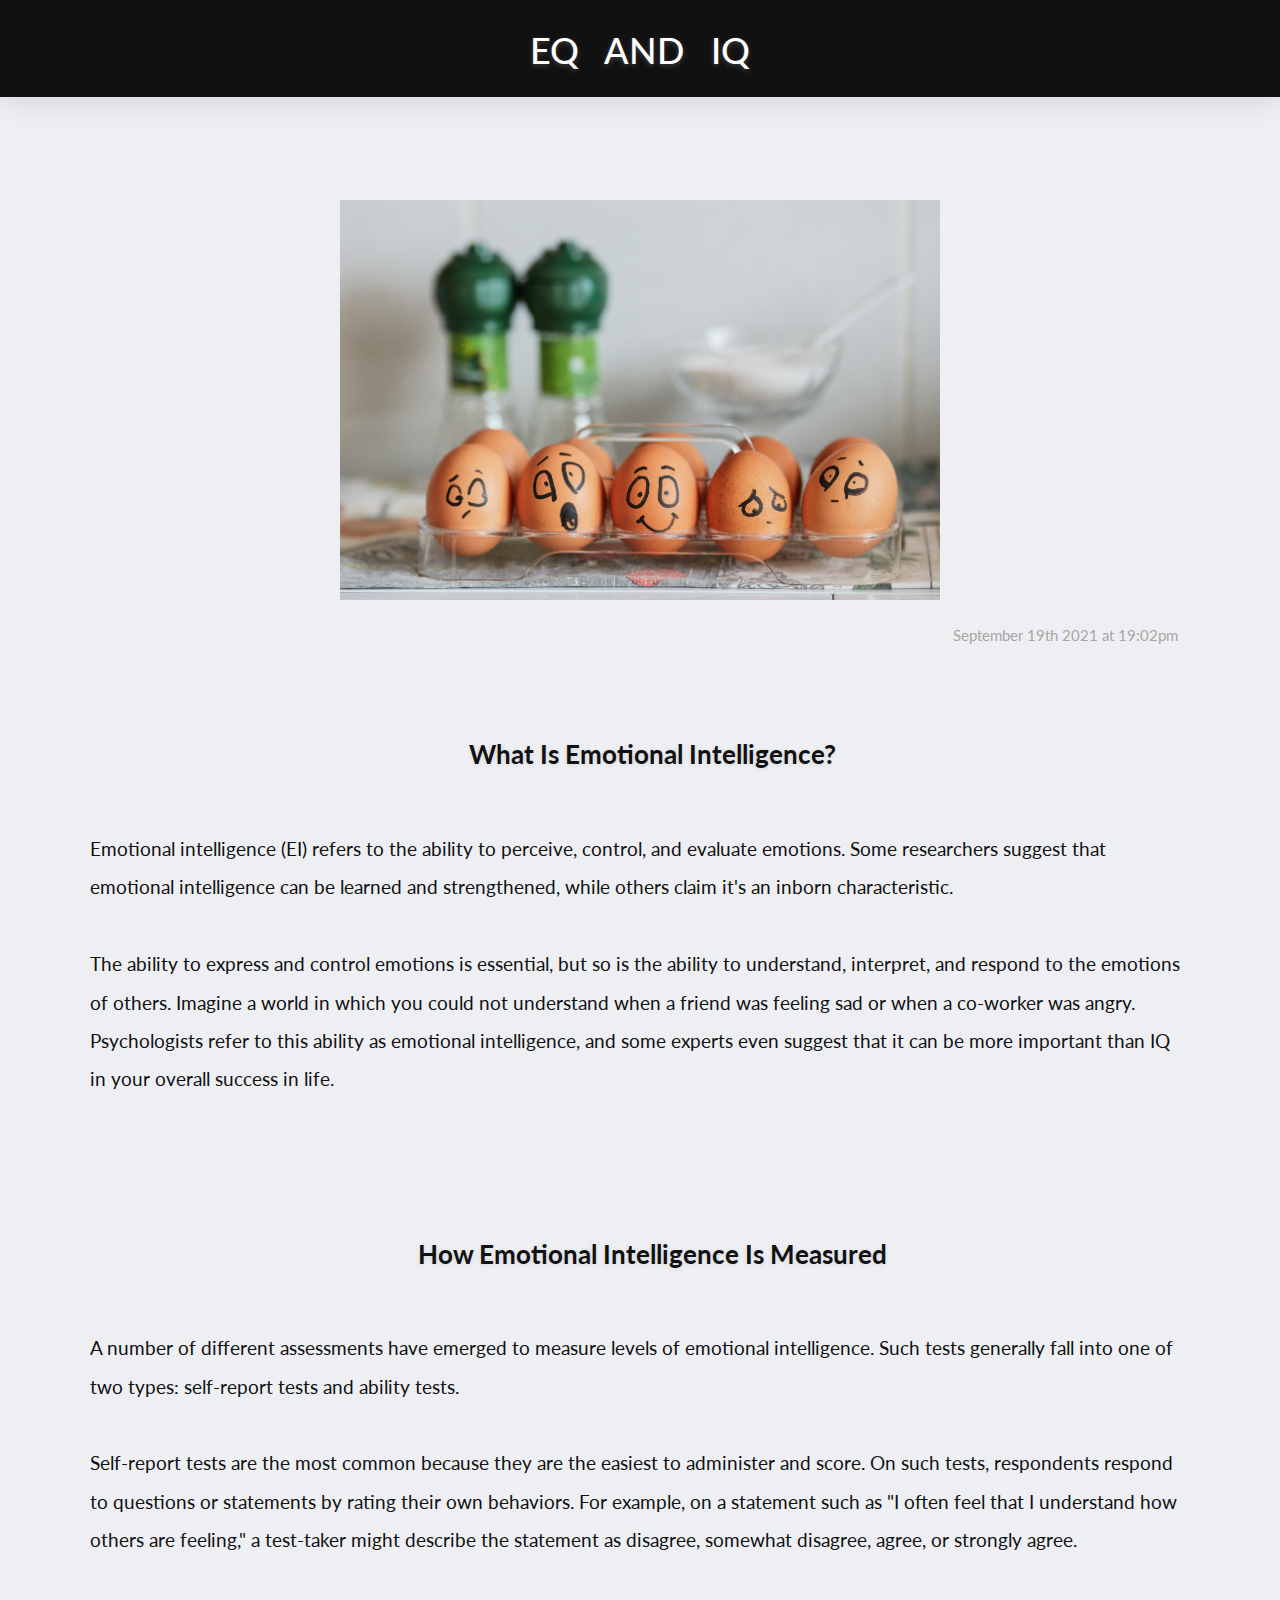
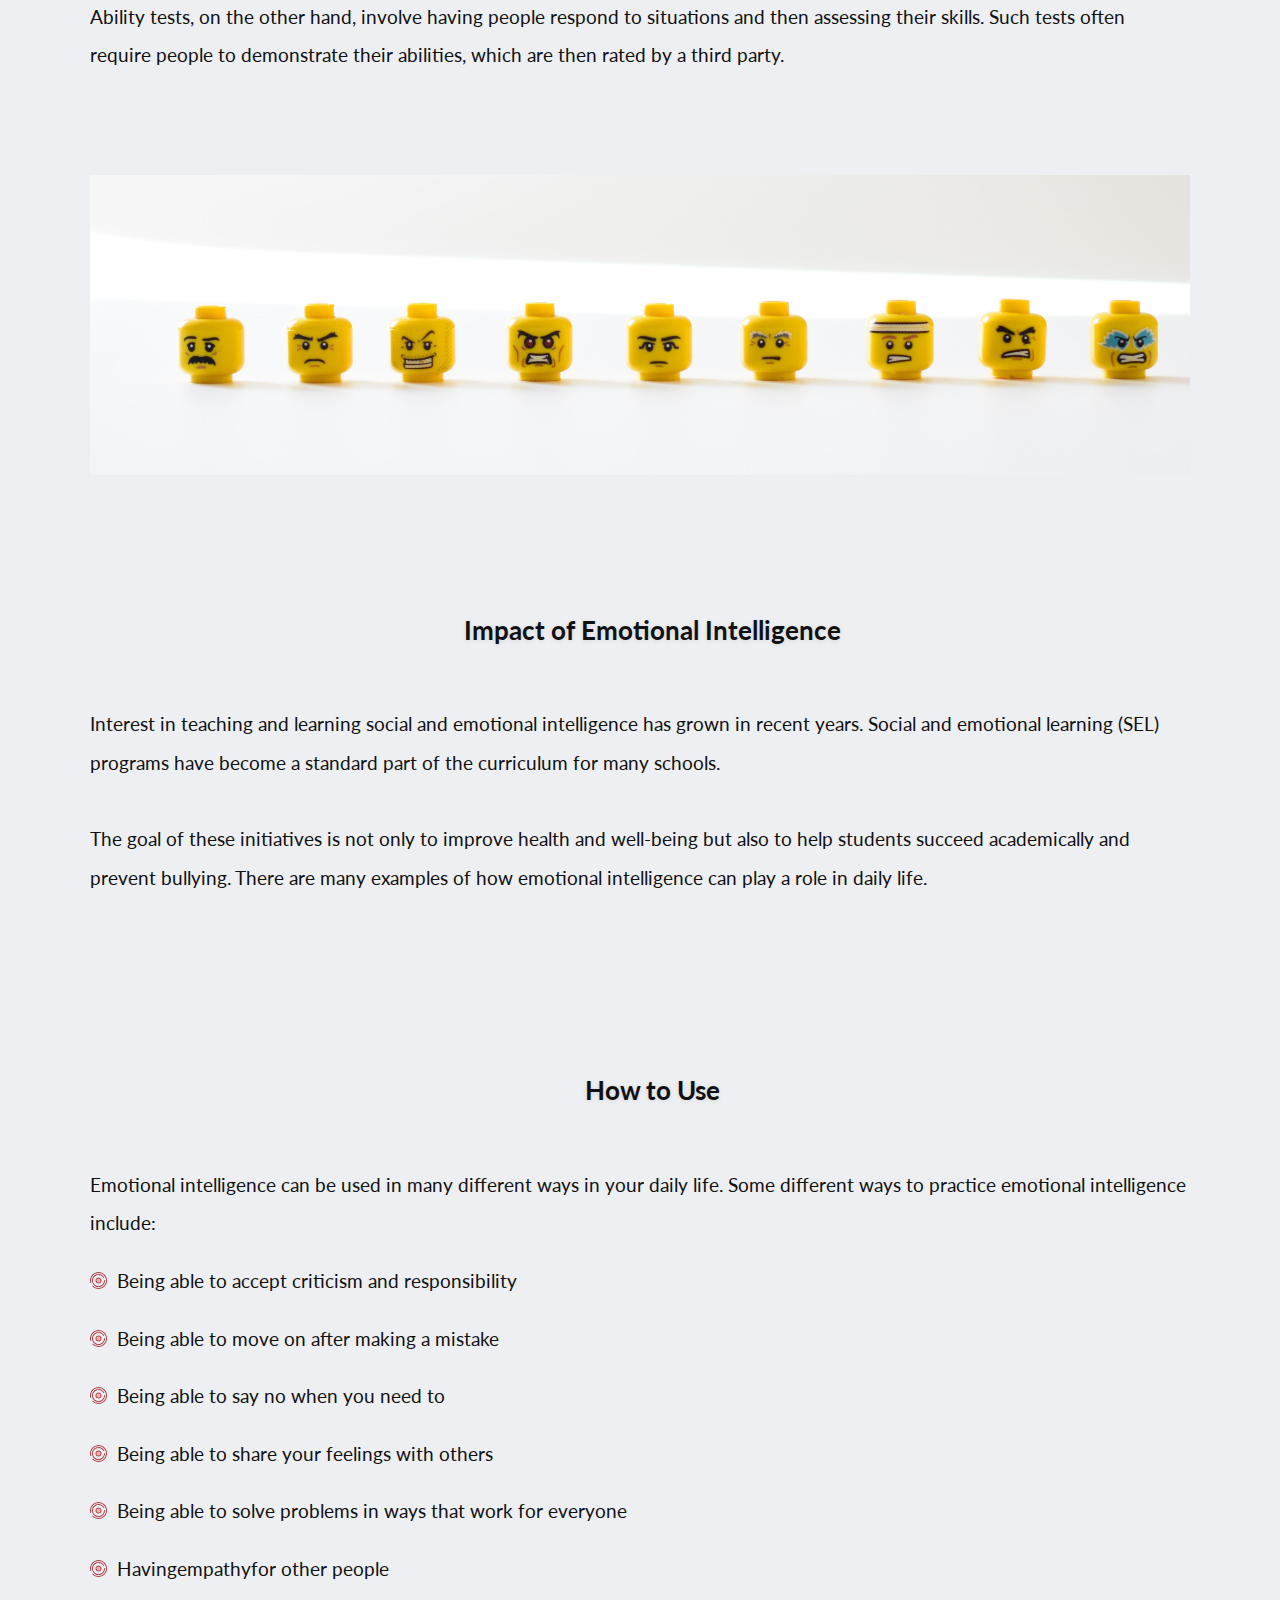
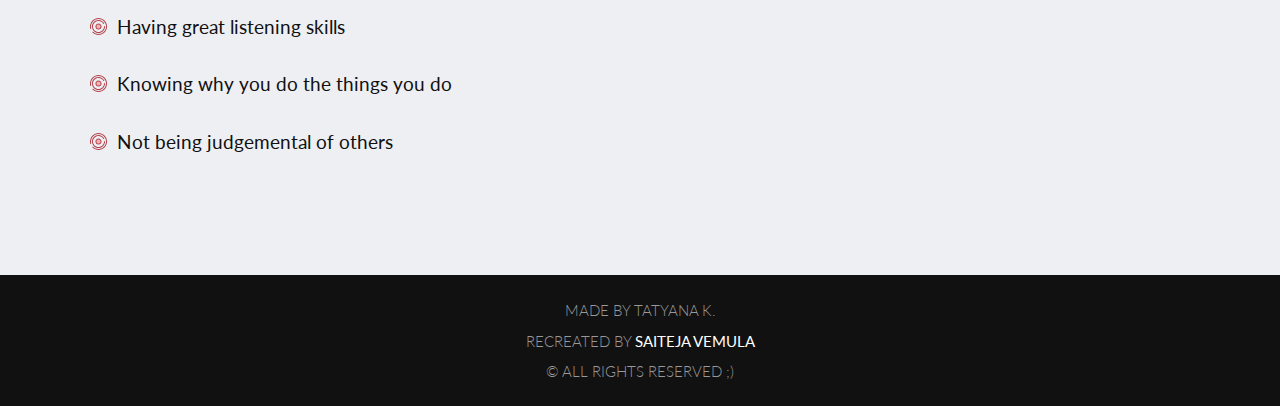
==== blog/emotional-intelligence.html @ a2f1c6ee "create emotional-intelligence.html blog" ====
<!DOCTYPE html>
<html lang="en">
  <head>
    <meta charset="UTF-8" />
    <meta name="viewport" content="width=device-width, initial-scale=1.0" />
    <meta http-equiv="X-UA-Compatible" content="ie=edge" />
    <title>Emotional Intelligence</title>
    <link
      rel="stylesheet"
      href="https://use.fontawesome.com/releases/v5.6.3/css/all.css"
      integrity="sha384-UHRtZLI+pbxtHCWp1t77Bi1L4ZtiqrqD80Kn4Z8NTSRyMA2Fd33n5dQ8lWUE00s/"
      crossorigin="anonymous"
    />
    <link
      href="https://fonts.googleapis.com/css?family=Lato:100,300,400,700"
      rel="stylesheet"
    />
    <link rel="stylesheet" href="../styles/blog.css " />
    <link
      rel="stylesheet"
      href="https://cdnjs.cloudflare.com/ajax/libs/animate.css/4.1.1/animate.min.css"
    />
  </head>

  <body>
    <header>
      <h1><i class="fas fa-user-check"></i> EQ and IQ</h1>
      <!-- <nav></nav> -->
    </header>

    <main class="learning">
      
      <section class="course-details2">
        <div class="course-img4">
        </div>

    <div class="timedate"><time datetime="2021-09-19 19:02">
    September 19th 2021 at 19:02pm
    </time></div> 
        
        
        <h2><i class="fas fa-leaf"></i>What Is Emotional Intelligence?</h2>
        <p>
            Emotional intelligence (EI) refers to the ability to perceive, control, and evaluate emotions. Some researchers suggest that emotional intelligence can be learned and strengthened, while others claim it's an inborn characteristic.

            <br><br>
            The ability to express and control emotions is essential, but so is the ability to understand, interpret, and respond to the emotions of others. Imagine a world in which you could not understand when a friend was feeling sad or when a co-worker was angry. Psychologists refer to this ability as emotional intelligence, and some experts even suggest that it can be more important than IQ in your overall success in life.
          <br />
        
        </p>
        <h2><i class="fas fa-balance-scale"></i>How Emotional Intelligence Is Measured</h2>
        <p>
            A number of different assessments have emerged to measure levels of emotional intelligence. Such tests generally fall into one of two types: self-report tests and ability tests.
            <br><br>
            Self-report tests are the most common because they are the easiest to administer and score. On such tests, respondents respond to questions or statements by rating their own behaviors. For example, on a statement such as "I often feel that I understand how others are feeling," a test-taker might describe the statement as disagree, somewhat disagree, agree, or strongly agree.
            <br><br>
            Ability tests, on the other hand, involve having people respond to situations and then assessing their skills. Such tests often require people to demonstrate their abilities, which are then rated by a third party.
          <br />

     
        </p>

        <div class="course-img5">
        </div>

        <h2><i class="fas fa-universal-access"></i>Impact of Emotional Intelligence</h2>
        <p>
            Interest in teaching and learning social and emotional intelligence has grown in recent years. Social and emotional learning (SEL) programs have become a standard part of the curriculum for many schools.
            <br><br>
            The goal of these initiatives is not only to improve health and well-being but also to help students succeed academically and prevent bullying. There are many examples of how emotional intelligence can play a role in daily life.
          <br /><br />
        </p>
        
        <h2><i class="fas fa-hand-holding-heart"></i>How to Use</h2>
        <p>
            Emotional intelligence can be used in many different ways in your daily life. Some different ways to practice emotional intelligence include:

          <ul class="value eq-value">
            <li>Being able to accept criticism and responsibility</li>
            <li>Being able to move on after making a mistake</li>
            <li>Being able to say no when you need to</li>
            <li>Being able to share your feelings with others</li>
            <li>Being able to solve problems in ways that work for everyone</li>
            <li>Havingempathyfor other people</li>
            <li>Having great listening skills</li>
            <li>Knowing why you do the things you do</li>
            <li>Not being judgemental of others</li>
            </ul>
      
        </p>
    
       
      </section>
    </main>

    <footer>
      <p>
        <span>Made by Tatyana K.</span>
        <span
          >Recreated by
          <a
            href="https://github.com/SaitejaVemula"
            title="Saiteja Vemula's GitHub profile"
            class="name"
            target="_blank"
            >Saiteja Vemula</a
          ></span
        >
        <span>&copy; All rights reserved ;)</span>
      </p>
    </footer>

 
  </body>
</html>
---- styles/blog.css ----
/************************************
********RESET STYLES*****************
************************************/

*,
*::before,
*::after {
  margin: 0;
  padding: 0;
  box-sizing: border-box;
}

/************************************
*********BASE STYLES*****************
************************************/

html {
  font-size: 62.5%;
  /* This makes the default font size to 10px*/
  background-color: #edeff3;
}

body {
  font-size: 1rem;
  font-family: "Lato", sans-serif;
  color: #111;
}

body .learning {
  font-size: 1.5rem;
  font-family: "Lato", sans-serif;
  color: #111;
}

.learning h2 {
  margin-top: 6rem;
}

/************************************
*********HEADER STYLES***************
************************************/

header {
  background-color: #111;
  color: #fff;
  text-align: center;
  padding: 2rem;
  box-shadow: 0 0.5rem 2rem rgba(0, 0, 0, 0.1);
}

header h1 {
  font-size: 2.8rem;
  text-transform: uppercase;
  font-weight: 500;
  text-shadow: 0 2px 5px rgba(255, 255, 255, 0.2);
  word-spacing: 1.4rem;
}

header h1 i {
  color: orange;
  text-shadow: none;
  font-size: 3rem;
}

h2 i {
  color: orange;
  text-shadow: none;
  font-size: 5rem;
  margin-right: 2rem;
}
/************************************
***********MAIN STYLES***************
************************************/

main h2 {
  text-align: center;
  font-size: 2rem;
  margin: 2rem 0;
}

main {
  font-size: 1.4rem;
  line-height: 2;
}

/************************************
********SECTION STYLES***************
************************************/

/* course-details SECTION */

.course-details {
  margin: 2rem 0 4rem;
  padding: 1rem 2rem;
}

.course-details h2 {
  text-shadow: 0 1px 5px rgba(0, 0, 0, 0.1);
}

.course-img {
  margin-top: 2rem;
  max-width: 100%;
}

.course-img img {
  max-width: 100%;
  border-radius: 4px;
  box-shadow: 0 1rem 3rem rgba(0, 0, 0, 0.1);
  transition: transform 0.3s, box-shadow 0.3s;
}

.course-img img:hover {
  box-shadow: 0 1rem 2rem rgba(0, 0, 0, 0.2);
  transform: scale(1.02);
}

.course-details2 {
  margin: 2rem 0 4rem;
  padding: 1rem 2rem;
}

.course-details2 h2 {
  text-shadow: 0 1px 5px rgba(0, 0, 0, 0.1);
}

.course-img2 {
  margin-top: 4rem;
  margin-left: auto;
  max-width: 100%;
  height: 400px;
  background-image: url("../images/edgar-chaparro-UJRDiuvp7tc-unsplash.jpg");
  background-repeat: no-repeat;
  background-size: contain;
  background-position: center;
}

.course-img3 {
  margin-left: auto;
  max-width: 100%;
  height: 500px;
  background-image: url("../images/roman-synkevych-vXInUOv1n84-unsplash.jpg");
  background-repeat: no-repeat;
  background-size: contain;
  background-position: center;
}

.course-img4 {
  margin-left: auto;
  max-width: 100%;
  height: 400px;
  background-image: url("../images/tengyart-_VkwiVNCNfo-unsplash.jpg");
  background-repeat: no-repeat;
  background-size: contain;
  background-position: center;
}

.course-img5 {
  height: 300px;
  background-color: #cccccc;
  background-image: url(../images/hello-i-m-nik-zYdYz7JlevE-unsplash.jpg);
  margin-top: 100px;
  background-size: cover;
}
/* .fa-road {
  margin-top: 5rem;
} */
/* .course-img2 img {
  max-width: 100%;
  border-radius: 4px;
  box-shadow: 0 1rem 3rem rgba(0, 0, 0, 0.1);
  transition: transform 0.3s, box-shadow 0.3s;
}

.course-img2 img:hover {
  box-shadow: 0 1rem 2rem rgba(0, 0, 0, 0.2);
  transform: scale(1.02);
} */
/* employable-skills SECTION */

.employable-skills {
  padding: 4rem 2rem;
  margin-bottom: 4rem;
  background-color: #111;
  color: #fff;
  transform: skewY(-7deg);
  box-shadow: 0 0 2rem rgba(0, 0, 0, 0.3);
}

.employable-skills h2 {
  text-align: center;
  text-shadow: 0 2px 5px rgba(255, 255, 255, 0.1);
}

.employable-skills > * {
  transform: skewY(7deg);
}

.employable-skills ul {
  display: block;
  margin: 0 auto;
  list-style: none;
  width: 80%;
  /* max-width: 15rem; */
}

.employable-skills li {
  padding: 2rem;
  display: block;
  text-align: center;
  margin-bottom: 1rem;
  border-left: 2px solid transparent;
  transition: all 0.4s;
}

.employable-skills li:hover {
  border-left: 2px solid orangered;
}

.employable-skills li:nth-of-type(even) {
  background: rgba(255, 255, 255, 0.01);
  border-radius: 4px;
}

/* .employable-skills li:last-child {
    margin-bottom: 1rem;
  } */

.employable-skills a:visited,
.employable-skills a:link {
  text-decoration: none;
  color: inherit;
}

.icon {
  vertical-align: middle;
  display: inline-block;
  height: 2.5rem;
  margin-right: 1rem;
}

.icon img {
  height: 100%;
}

h1 {
  text-align: center;
}

.course_outcome {
  font-size: 20px;
  word-spacing: 1.5px;
  text-align: center;
}

.blue {
  color: blue;
}

h3 {
  margin-top: 10rem;
  font-weight: bold;
  margin-left: 5px;
}

.value-h3 {
  margin-top: 5rem;
  font-weight: bold;
  margin-left: 5px;
}
.form {
  padding: 2px;
  font-size: 15px;
  margin-top: 10px;
  margin-bottom: 10px;
}

.edit {
  padding: 0px;
  margin-top: 30px;
  bottom: 50px;
  padding-right: -80px;
}

.feedback {
  display: flex;
  justify-content: center;
  align-items: center;
  flex-direction: column;
  width: 800px;
  margin-top: 30px;
  margin-left: 300px;
  height: 300px;
  border-radius: 50px;
  background: #edeff3;
  box-shadow: -20px -20px 60px #c9cbcf, 20px 20px 60px #ffffff;
  padding-bottom: 80px;
}

.tex {
  font-size: 30px;
}

.main-div {
  transform: translate(-50%, -50%);
}

.btn {
  text-decoration: none;
  text-transform: uppercase;
  color: #000;
  background-color: #ddbea9;
  outline: none;
  border: 2px solid #000;
  padding: 10px;
  border-radius: 10%;
  margin-top: 30px;
  margin-left: 150px;
  font-weight: bold;
  box-shadow: 4px 4px 0px 0px rgba(0, 0, 0, 0.75);
  /* cursor: pointer; */
  transition: box-shadow 0.2s ease-in-out, background 0.2s ease-in-out,
    color 0.2s ease-in;
  filter: drop-shadow(3px 10px 4px #eae2b7);
}

.btn:hover {
  background-color: #000;
  color: whitesmoke;
}

.btn:active {
  background-color: #cb997e;
  box-shadow: 0px -1px 0px -1px;
  transition: all 0.3s ease;
}

.increase {
  padding: 5px;
}

#increasesize {
  padding: 10px;
}

.value li {
  display: block;
  list-style-type: disc;
  margin-block-start: 1em;
  margin-block-end: 1em;
  margin-inline-start: 0px;
  margin-inline-end: 0px;
  padding-inline-start: 20px;
  text-decoration: none;
}

.value li {
  padding-left: 27px;
  margin-bottom: 0;
  background: url(https://www.truity.com/sites/all/themes/bootstrap_truity/images/test/result-check.png)
    0px 5px no-repeat;
  background-size: 17px auto;
}

.value2 {
  max-width: 90vw;
  margin: 5rem;
  display: inline-block;
  justify-content: space-between;
  align-items: center;
}

.eq-value li {
  padding-left: 27px;
  margin-bottom: 0;
  background: url(../images/rec.svg) 0px 10px no-repeat;
  background-size: 17px auto;
}

.timedate {
  float: right;
  font-size: 1.2rem;
  font-family: "Lato", sans-serif;
  color: #aca4a4;
  margin: 20px 12px;
}
/************************************
*********FOOTER STYLES***************
************************************/

footer {
  margin-top: 50px;
  padding: 1rem;
  /* background: linear-gradient(#fff, #f3f3f3); */
  background-color: #111;
  color: #fff;
}

footer a:link,
footer a:visited {
  color: #fff;
  font-weight: 400;
  text-decoration: none;
}

footer p {
  font-weight: 300;
  font-size: 1.2rem;
  text-align: center;
  text-transform: uppercase;
  color: #999;
}

.name {
  color: #fff;
}

footer p span {
  display: block;
  margin: 1rem 0;
}

/* _________________________________________
________________MEDIA QUERIES_______________
____________________________________________*/

@media (min-width: 700px) {
  html {
    font-size: 75%;
  }
  .course-details p,
  .course-img {
    max-width: 80vw;
    display: block;
    margin: 2rem auto;
  }
  .employable-skills {
    padding: 6rem;
    transform: skewY(-5deg);
  }
  .employable-skills > * {
    transform: skewY(5deg);
  }
}

@media (min-width: 1024px) {
  html {
    font-size: 80%;
  }
  main {
    max-width: 90vw;
    margin: 5rem auto 0;
    display: flex;
    justify-content: space-around;
    align-items: stretch;
  }
  .course-details {
    width: 38vw;
  }
  .employable-skills {
    width: 45vw;
  }
  .employable-skills,
  .employable-skills > * {
    transform: skew(0);
  }
  .employable-skills {
    padding: 1.5rem;
    border-radius: 4px;
    text-align: center;
  }
  .employable-skills h2 {
    margin-bottom: 4rem;
  }
  .icon {
    display: block;
    margin: 0 auto 1rem;
    height: 3rem;
  }
  .employable-skills ul {
    margin-bottom: 3rem;
    font-size: 1.2rem;
    display: grid;
    grid-template-columns: 1fr 1fr 1fr;
    grid-gap: 3rem 2rem;
    font-weight: 100;
  }
}

@media (min-width: 2000px) {
  html {
    font-size: 90%;
  }
  main {
    max-width: 80%;
    margin-top: 4rem;
  }
}
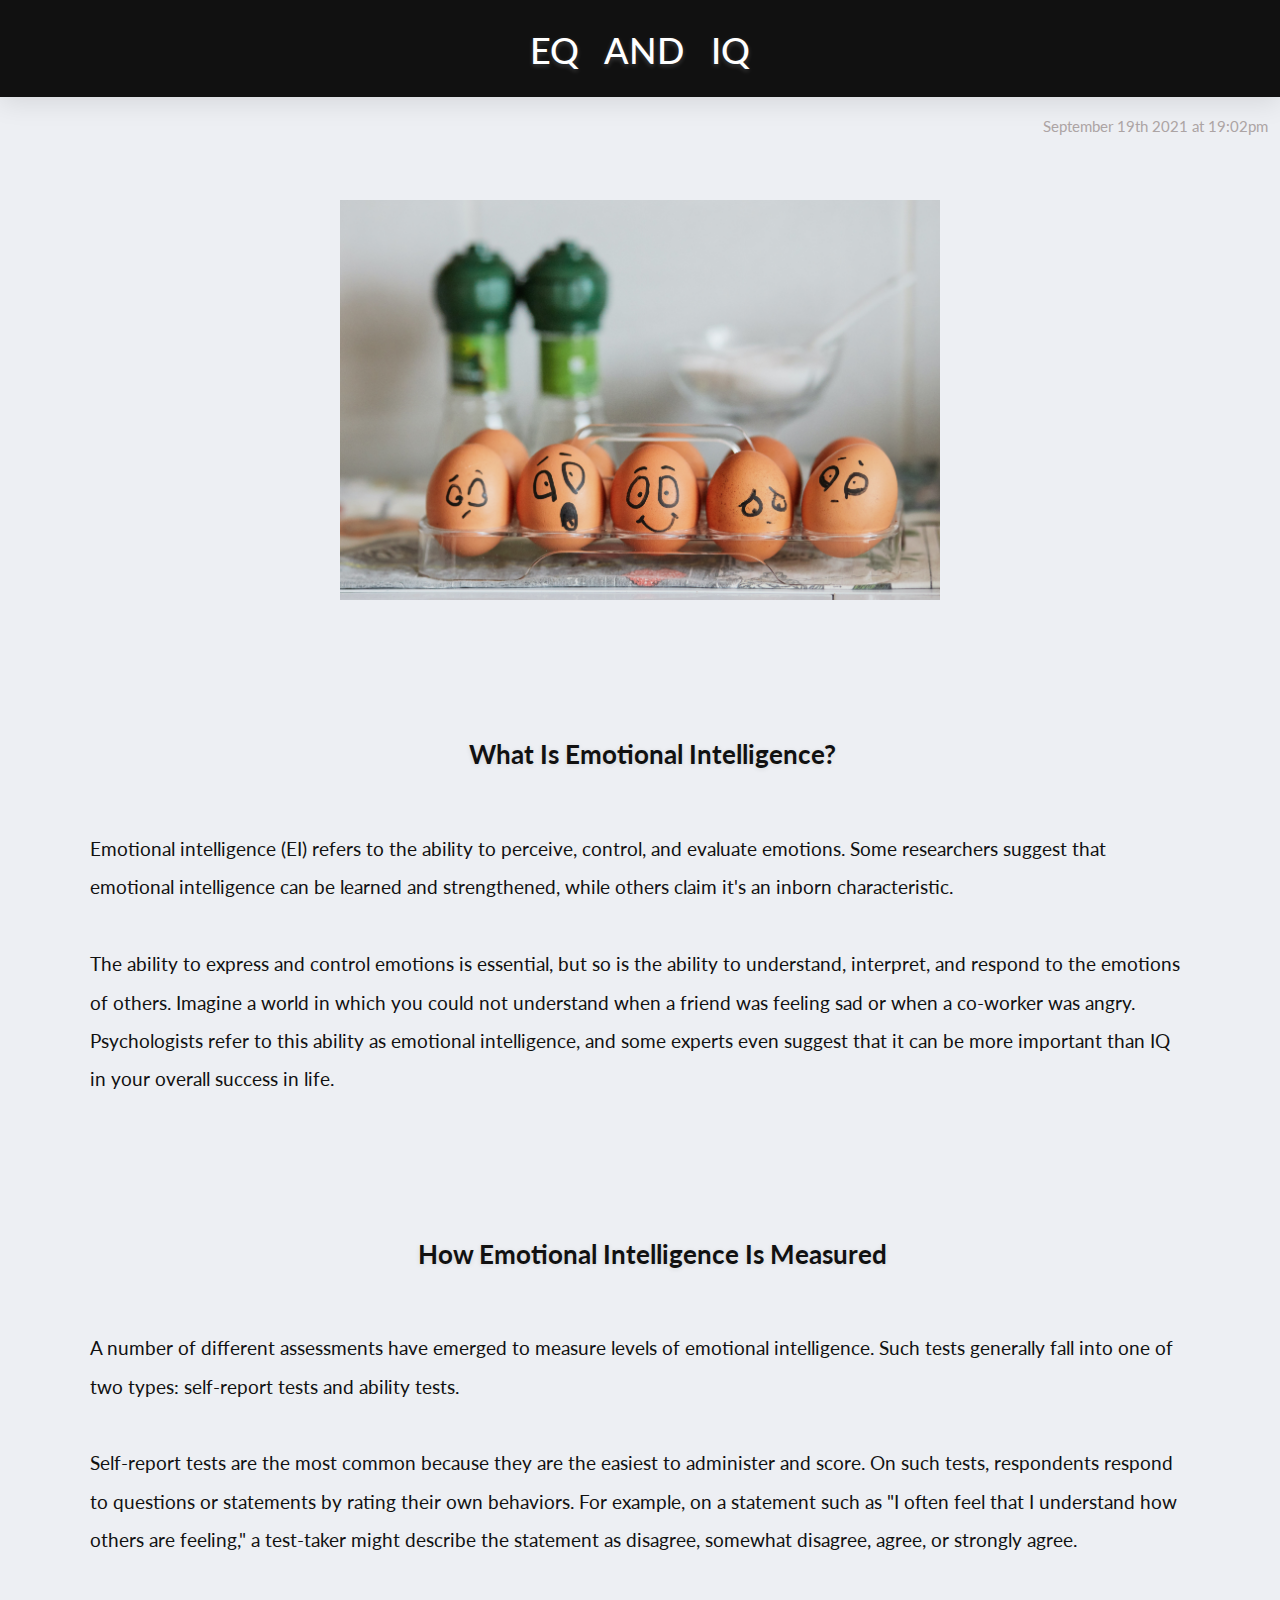
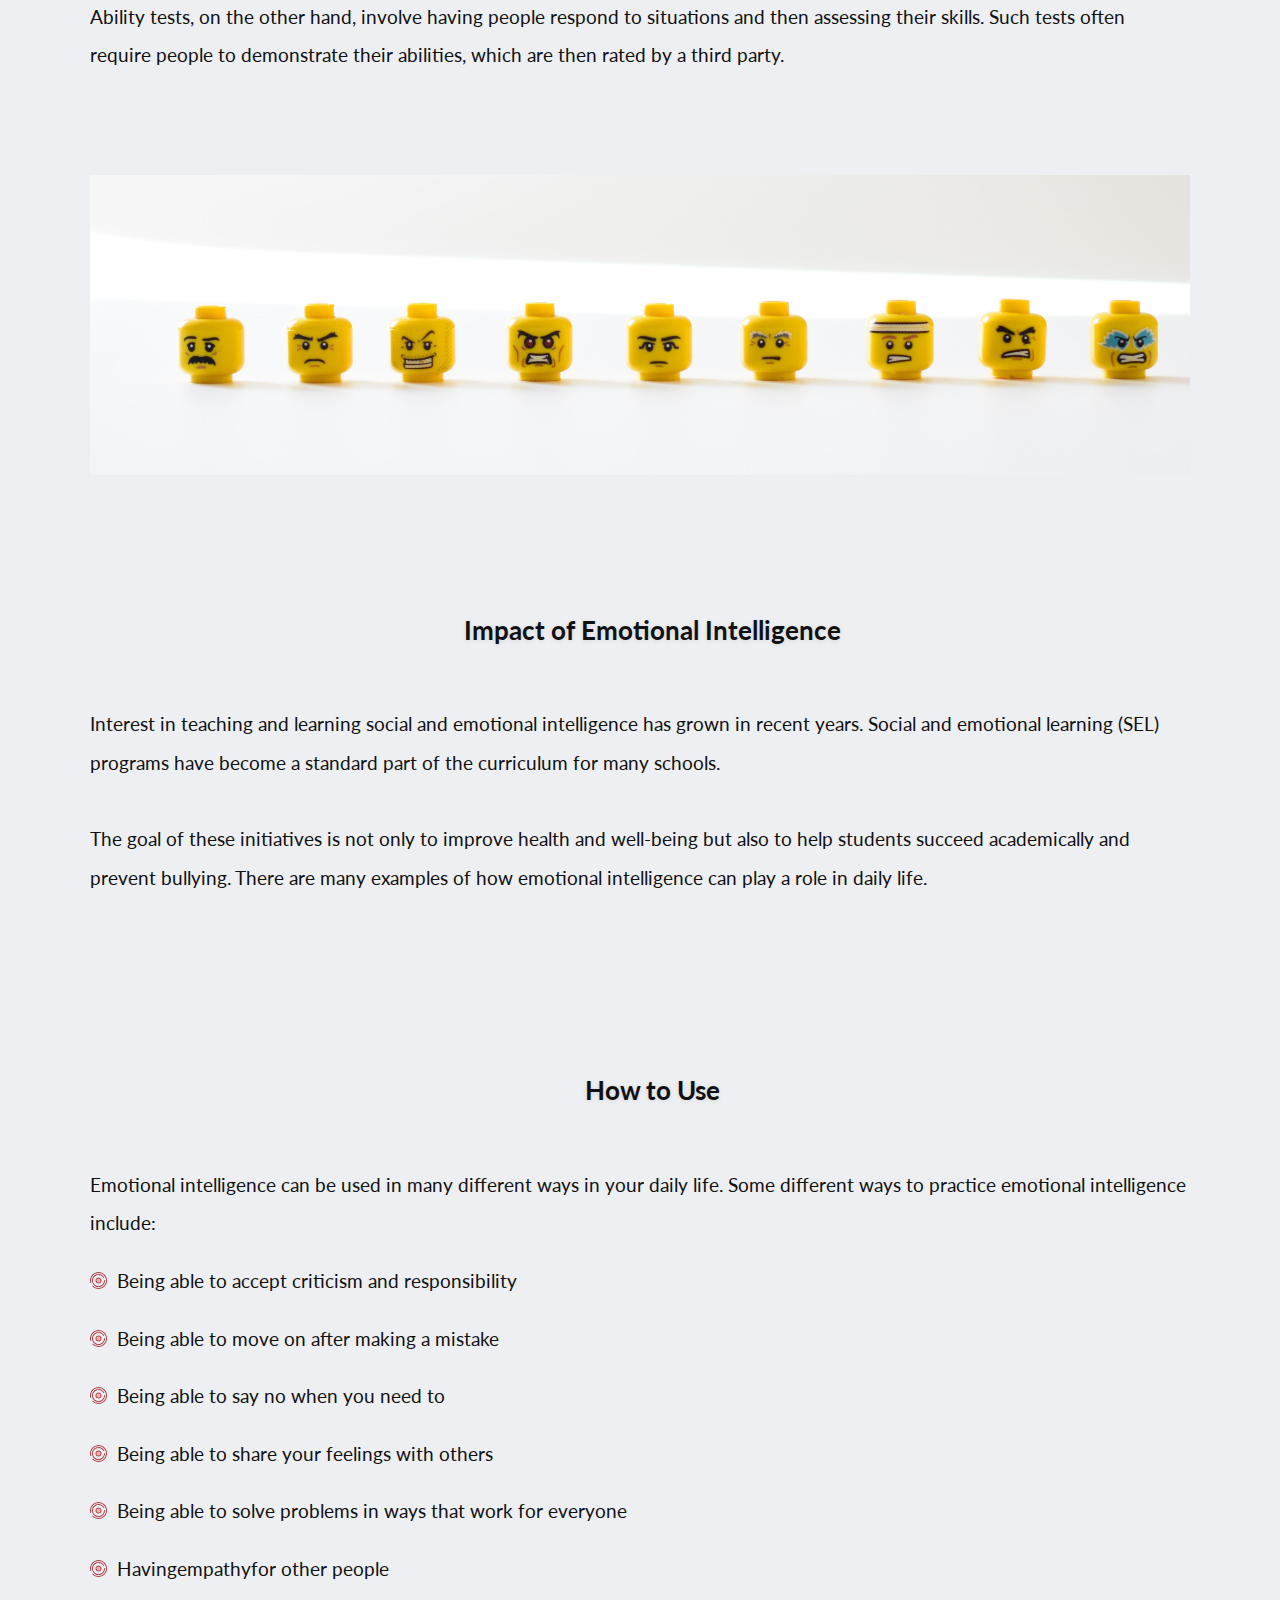
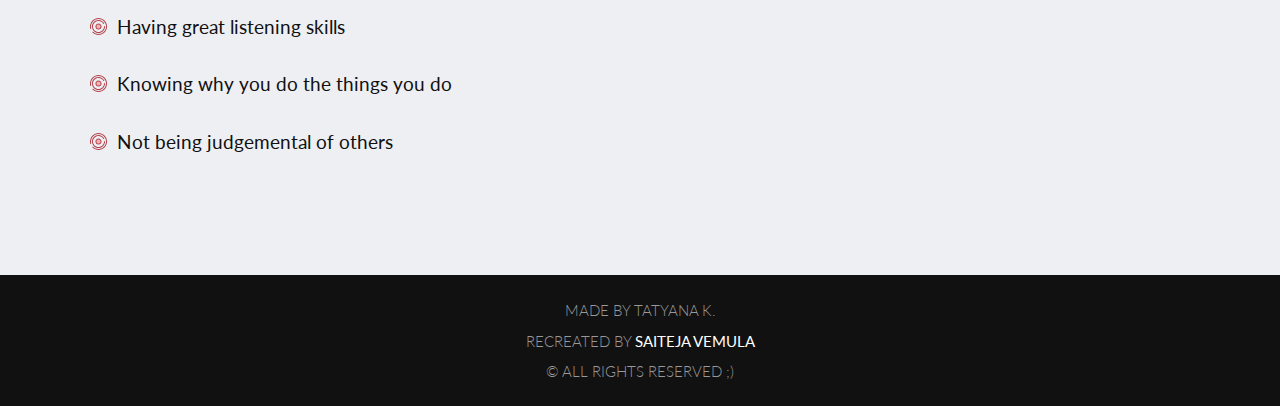
==== commit d8cd9be9: "create  neuroplasticity.html" ====
--- a/blog/emotional-intelligence.html
+++ b/blog/emotional-intelligence.html
@@ -28,15 +28,16 @@
       <!-- <nav></nav> -->
     </header>
 
+    <div class="timedate"><time datetime="2021-09-19 19:02">
+      September 19th 2021 at 19:02pm
+      </time></div> 
     <main class="learning">
       
       <section class="course-details2">
         <div class="course-img4">
         </div>
 
-    <div class="timedate"><time datetime="2021-09-19 19:02">
-    September 19th 2021 at 19:02pm
-    </time></div> 
+   
         
         
         <h2><i class="fas fa-leaf"></i>What Is Emotional Intelligence?</h2>
--- a/styles/blog.css
+++ b/styles/blog.css
@@ -68,6 +68,11 @@
   font-size: 5rem;
   margin-right: 2rem;
 }
+
+.js-p {
+  font-weight: 600;
+  color: #ffb830;
+}
 /************************************
 ***********MAIN STYLES***************
 ************************************/
@@ -90,7 +95,7 @@
 /* course-details SECTION */
 
 .course-details {
-  margin: 2rem 0 4rem;
+  margin: 2rem 0 3rem;
   padding: 1rem 2rem;
 }
 
@@ -162,6 +167,18 @@
   margin-top: 100px;
   background-size: cover;
 }
+
+.course-img6 {
+  margin-top: 4rem;
+  margin-left: auto;
+  max-width: 100%;
+  height: 400px;
+  background-image: url("../images/nick-night-sBSmazXa6Bc-unsplash.jpg");
+  background-repeat: no-repeat;
+  background-size: cover;
+  background-position: center;
+}
+
 /* .fa-road {
   margin-top: 5rem;
 } */
@@ -377,6 +394,15 @@
   background-size: 17px auto;
 }
 
+.js-value li {
+  padding-left: 27px;
+  margin-bottom: 0;
+  background: url(../images/streamline-icon-video-game-pacman@48x48.png) 0px
+    10px no-repeat;
+  background-size: 17px auto;
+  list-style-type: none;
+}
+
 .timedate {
   float: right;
   font-size: 1.2rem;
@@ -384,6 +410,7 @@
   color: #aca4a4;
   margin: 20px 12px;
 }
+
 /************************************
 *********FOOTER STYLES***************
 ************************************/
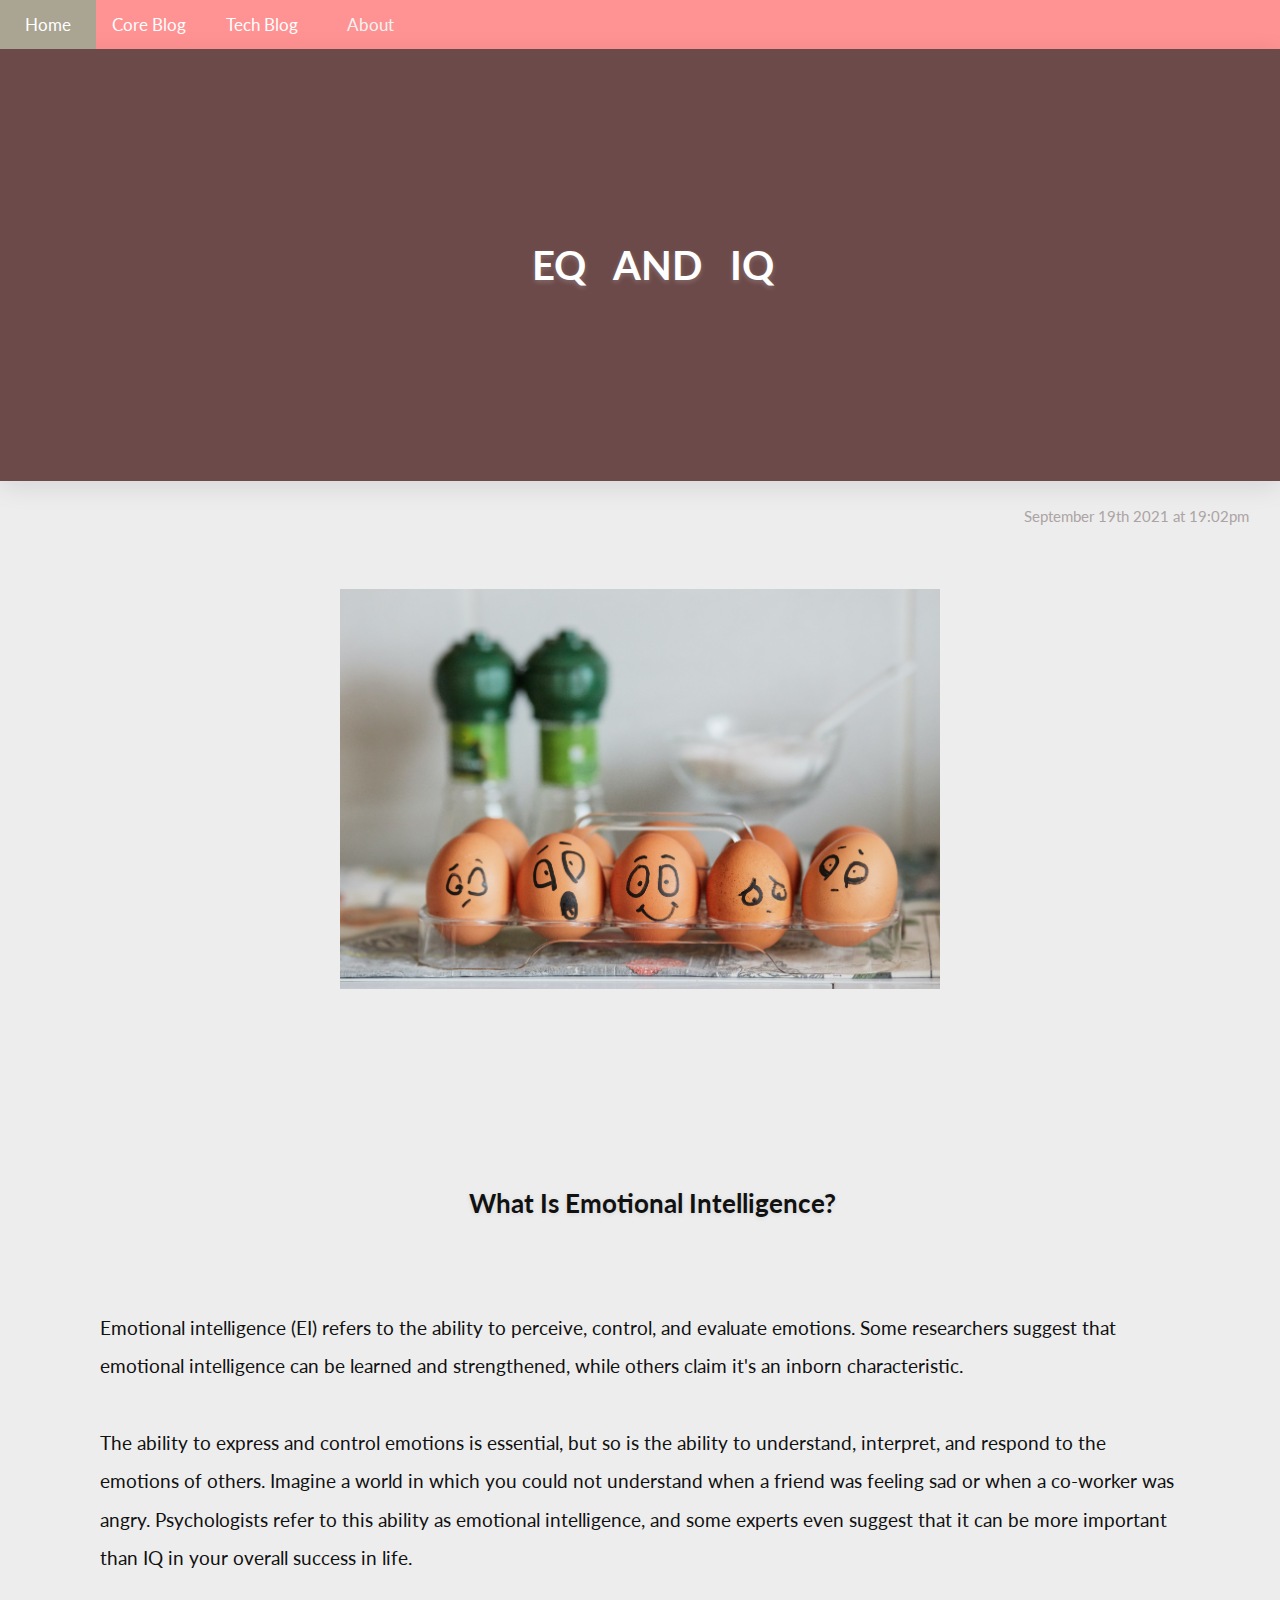
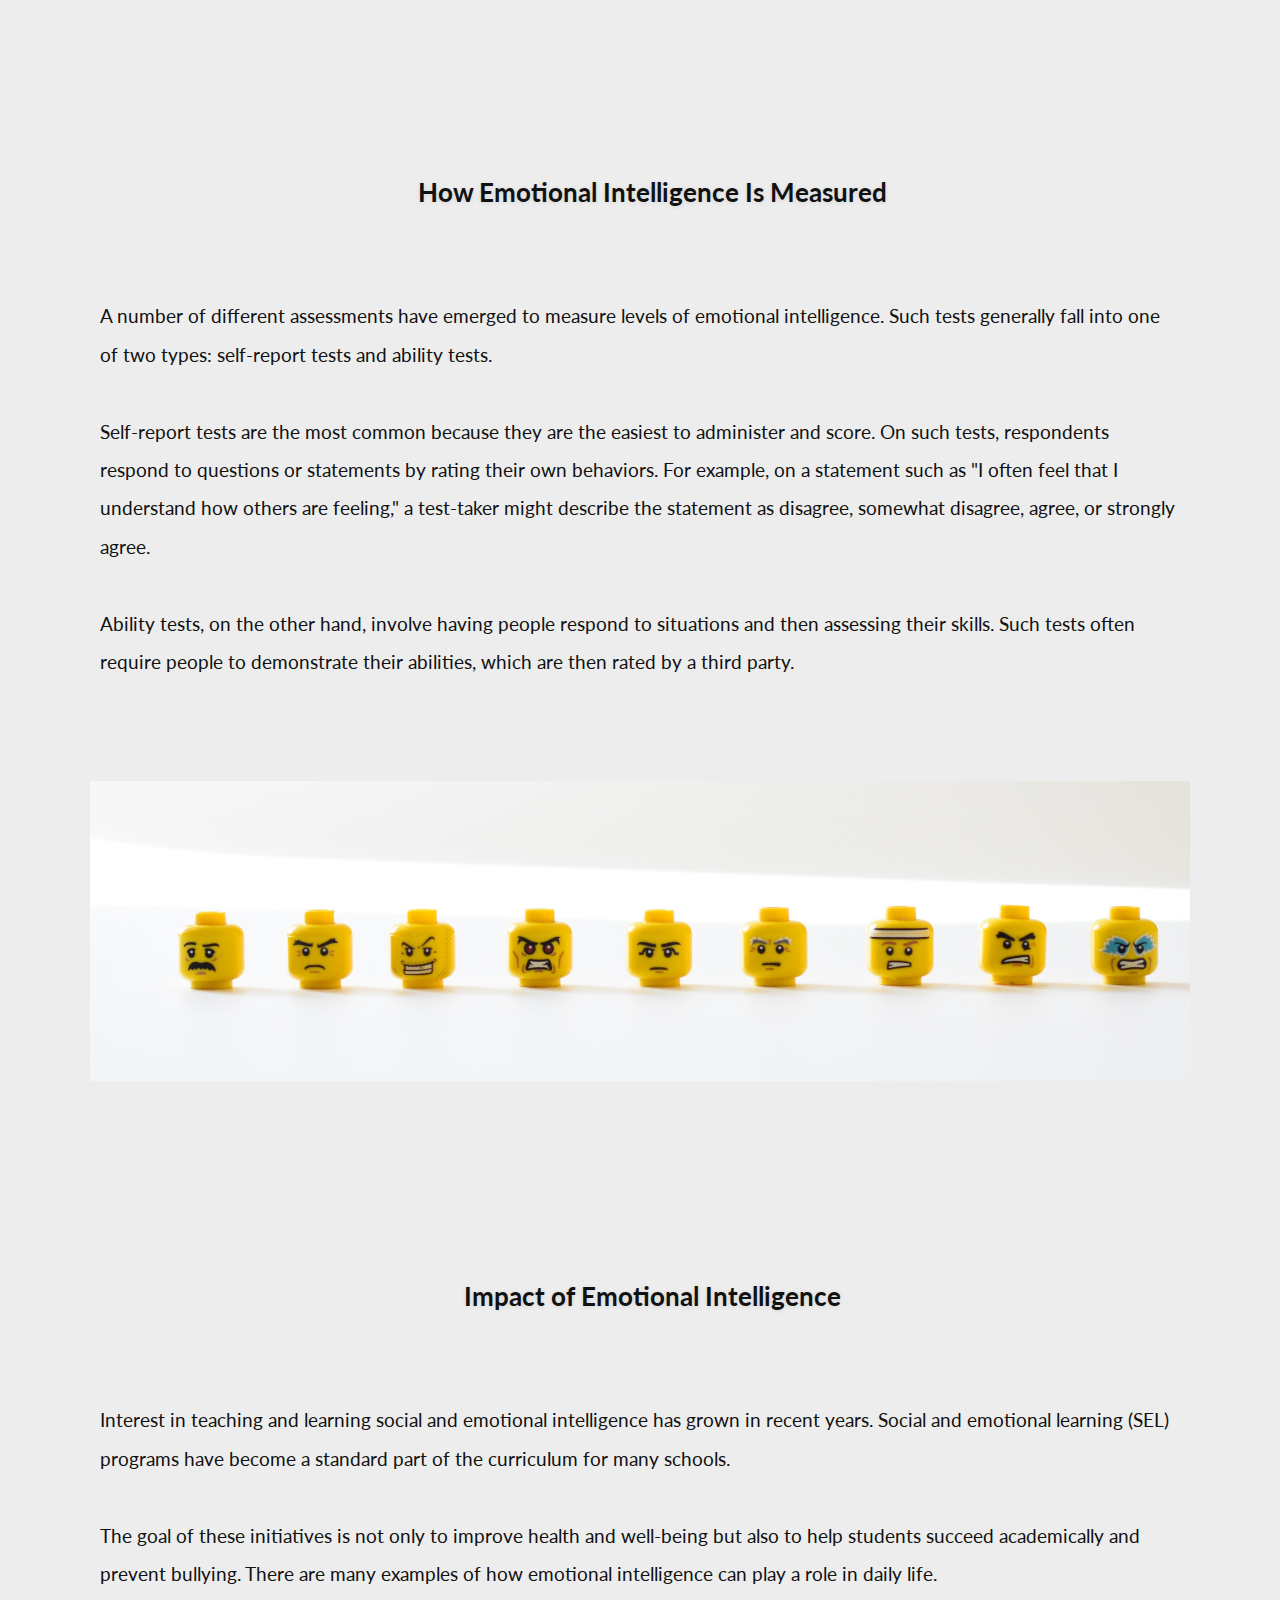
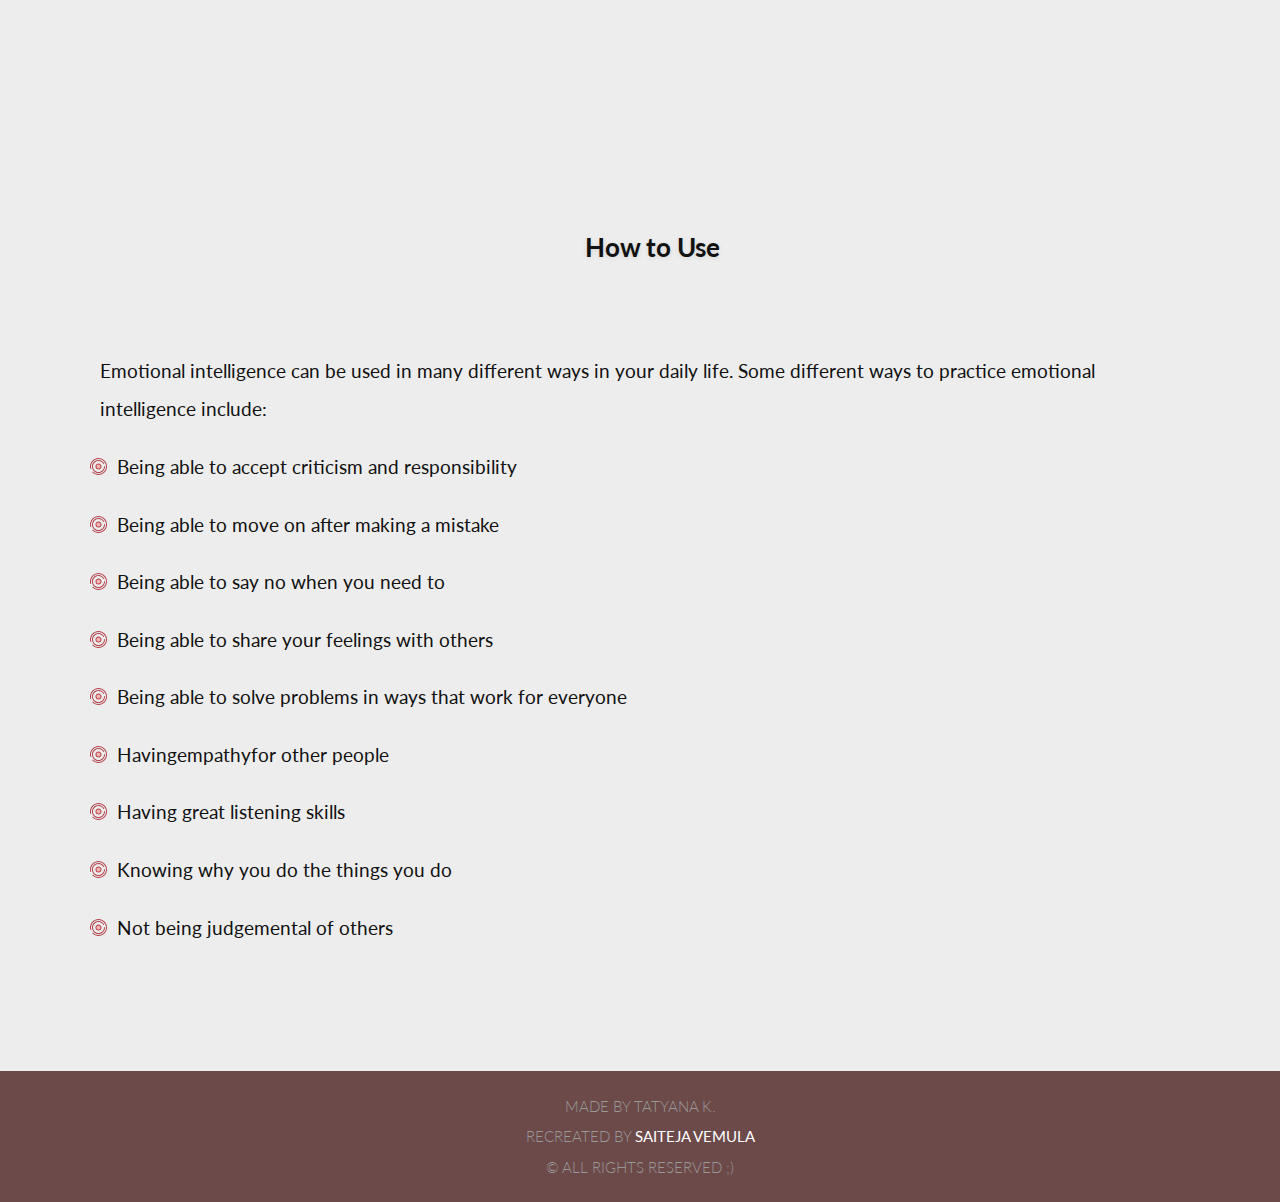
==== commit 74dbab5d: "blog reflection/update learning plan" ====
--- a/blog/emotional-intelligence.html
+++ b/blog/emotional-intelligence.html
@@ -23,7 +23,38 @@
   </head>
 
   <body>
-    <header>
+    <div class="topnav" id="myTopnav">
+      <a href="../index.html" class="active">Home</a>
+      <div class="dropdown">
+        <button class="dropbtn">
+          Core Blog
+          <i class="fa fa-caret-down"></i>
+        </button>
+        <div class="dropdown-content">
+          <a href="identity-values.html">Identity and Value</a>
+          <a href="emotional-intelligence.html">EQ</a>
+          <a href="learning-plan.html">Learning Plan</a>
+          <a href="neuroplasticity.html">Neuroplasticity</a>
+          <a href="problem-solving.html">Problem Solving</a>
+          <a href="foundations-reflection.html">Foudation Reflection</a>
+        </div>
+      </div>
+      <div class="dropdown">
+        <button class="dropbtn">
+          Tech Blog
+          <i class="fa fa-caret-down"></i>
+        </button>
+        <div class="dropdown-content">
+          <a href="html-css.html">HTML & CSS</a>
+          <a href="javascript-dom.html">javascript & Dom</a>
+        </div>
+      </div>
+      <a href="#about">About</a>
+      <a href="javascript:void(0);" class="icon" onclick="myFunction()"
+        >&#9776;</a
+      >
+    </div>
+    <header id="header-style">
       <h1><i class="fas fa-user-check"></i> EQ and IQ</h1>
       <!-- <nav></nav> -->
     </header>
@@ -110,7 +141,7 @@
         <span>&copy; All rights reserved ;)</span>
       </p>
     </footer>
-
+    <script src="/main.js"></script>
  
   </body>
 </html>
--- a/styles/blog.css
+++ b/styles/blog.css
@@ -23,7 +23,9 @@
 body {
   font-size: 1rem;
   font-family: "Lato", sans-serif;
-  color: #111;
+  color: #212121;
+  height: 100%;
+  background-color: #ededed;
 }
 
 body .learning {
@@ -41,11 +43,15 @@
 ************************************/
 
 header {
-  background-color: #111;
+  background-color: #6c4a4a;
   color: #fff;
   text-align: center;
-  padding: 2rem;
+  padding: 15rem 2rem;
   box-shadow: 0 0.5rem 2rem rgba(0, 0, 0, 0.1);
+}
+#header-style h1 {
+  font-size: 40px;
+  font-weight: 700;
 }
 
 header h1 {
@@ -57,22 +63,36 @@
 }
 
 header h1 i {
-  color: orange;
+  color: #ff9292;
   text-shadow: none;
   font-size: 3rem;
+  margin-right: 2rem;
+}
+
+section h2 i {
+  margin-right: 2rem;
 }
 
 h2 i {
-  color: orange;
+  color: #ff9292;
   text-shadow: none;
-  font-size: 5rem;
-  margin-right: 2rem;
+  font-size: 4rem;
 }
 
 .js-p {
   font-weight: 600;
   color: #ffb830;
 }
+
+.n_p .value li {
+  font-weight: 600;
+  color: #ff8d30;
+}
+
+p {
+  /* text-align: center; */
+  margin: 10px;
+}
 /************************************
 ***********MAIN STYLES***************
 ************************************/
@@ -80,7 +100,7 @@
 main h2 {
   text-align: center;
   font-size: 2rem;
-  margin: 2rem 0;
+  margin: 15rem 0 5rem 0;
 }
 
 main {
@@ -101,6 +121,7 @@
 
 .course-details h2 {
   text-shadow: 0 1px 5px rgba(0, 0, 0, 0.1);
+  margin: 20rem 0 5rem 0;
 }
 
 .course-img {
@@ -127,6 +148,7 @@
 
 .course-details2 h2 {
   text-shadow: 0 1px 5px rgba(0, 0, 0, 0.1);
+  margin: 12rem 0 5rem 0;
 }
 
 .course-img2 {
@@ -172,13 +194,79 @@
   margin-top: 4rem;
   margin-left: auto;
   max-width: 100%;
-  height: 400px;
+  height: 480px;
   background-image: url("../images/nick-night-sBSmazXa6Bc-unsplash.jpg");
   background-repeat: no-repeat;
   background-size: cover;
+  background-position: center bottom;
+}
+
+.course-img7 {
+  background-image: url("../images/bret-kavanaugh-_af0_qAh4K4-unsplash.jpg");
+
+  min-height: 580px;
+
+  /* Center and scale the image nicely */
+  background-position: center top;
+  background-repeat: no-repeat;
+  background-size: cover;
+  /* position: relative; */
+}
+
+.course-img8 {
+  margin-top: 4rem;
+  margin-left: auto;
+  max-width: 100%;
+  height: 580px;
+  background-image: url("../images/jesse-martini-Iod3vdjKE1E-unsplash.jpg");
+  background-repeat: no-repeat;
+  background-size: cover;
   background-position: center;
 }
 
+.course-img9 {
+  margin-top: 4rem;
+  margin-left: auto;
+  max-width: 100%;
+  height: 480px;
+  background: linear-gradient(
+      0deg,
+      rgba(41, 98, 172, 0.5),
+      rgba(56, 47, 52, 0.096)
+    ),
+    url("../images/karla-hernandez-LrlyZzX6Sws-unsplash.jpg");
+  background-repeat: no-repeat;
+  background-size: 60%;
+  background-position: center;
+}
+
+.course-img10 {
+  margin-top: 4rem;
+  margin-left: auto;
+  max-width: 100%;
+  height: 560px;
+  background: linear-gradient(
+      0deg,
+      rgba(33, 47, 63, 0.692),
+      rgba(56, 47, 52, 0.096)
+    ),
+    url("../images/sebastian-herrmann-oMpknr7yi7g-unsplash.jpg");
+  /* box-shadow: inset 0 0 0 2000px rgba(94, 135, 168, 0.746); */
+  background-repeat: no-repeat;
+  background-size: cover;
+  background-position: center bottom;
+}
+
+.course-head-img11 {
+  margin-left: auto;
+  max-width: 100%;
+  height: 500px;
+  background-image: url("../images/billow926-DHyIWBm8NGc-unsplash.jpg");
+  background-repeat: no-repeat;
+  background-size: contain;
+  background-position: center;
+  margin: 0px 50px;
+}
 /* .fa-road {
   margin-top: 5rem;
 } */
@@ -198,7 +286,7 @@
 .employable-skills {
   padding: 4rem 2rem;
   margin-bottom: 4rem;
-  background-color: #111;
+  background-color: #ff7777;
   color: #fff;
   transform: skewY(-7deg);
   box-shadow: 0 0 2rem rgba(0, 0, 0, 0.3);
@@ -261,7 +349,6 @@
 }
 
 h1 {
-  text-align: center;
 }
 
 .course_outcome {
@@ -275,9 +362,21 @@
 }
 
 h3 {
-  margin-top: 10rem;
+  margin: 2rem 1rem;
   font-weight: bold;
-  margin-left: 5px;
+  /* text-align: center; */
+  font-size: 1.5rem;
+}
+
+.center-h3 {
+  margin: 2rem 1rem;
+  font-weight: bold;
+  text-align: center;
+  font-size: 1.5rem;
+}
+
+.n-h3 {
+  color: #ff8d30;
 }
 
 .value-h3 {
@@ -403,12 +502,22 @@
   list-style-type: none;
 }
 
+.n-value li {
+  padding-left: 30px;
+  margin-bottom: 2rem;
+  background: url(../images/streamline-icon-wildlife-protection-shield@48x48.png)
+    0px 10px no-repeat;
+  background-size: 25px auto;
+  list-style-type: none;
+  /* line-height: 4rem; */
+}
+
 .timedate {
-  float: right;
   font-size: 1.2rem;
   font-family: "Lato", sans-serif;
   color: #aca4a4;
-  margin: 20px 12px;
+  margin-top: 2rem;
+  padding-left: 80%;
 }
 
 /************************************
@@ -419,7 +528,7 @@
   margin-top: 50px;
   padding: 1rem;
   /* background: linear-gradient(#fff, #f3f3f3); */
-  background-color: #111;
+  background-color: #6c4a4a;
   color: #fff;
 }
 
@@ -447,6 +556,167 @@
   margin: 1rem 0;
 }
 
+/************************************
+*********Navigation STYLES***********
+************************************/
+
+/* body #wrapper {
+  width: 100%;
+}
+body #wrapper ul {
+  -moz-box-sizing: border-box;
+  -webkit-box-sizing: border-box;
+  box-sizing: border-box;
+  margin: 0 auto;
+  padding: 0;
+  height: 118px;
+  background-color: #fff;
+  font-size: 0px;
+}
+body #wrapper ul:hover li {
+  width: 13.33333%;
+}
+body #wrapper ul li {
+  display: inline-block;
+  float: left;
+  width: 16.66667%;
+  -moz-transition: all 0.1s;
+  -o-transition: all 0.1s;
+  -webkit-transition: all 0.1s;
+  transition: all 0.1s;
+  text-align: center;
+  -moz-box-sizing: border-box;
+  -webkit-box-sizing: border-box;
+  box-sizing: border-box;
+  text-shadow: 0px 1px 3px white;
+  border-right: thin solid lightgray;
+}
+body #wrapper ul li:last-child {
+  border-right: none;
+}
+body #wrapper ul li:hover {
+  background: #e6e6e6;
+  width: 33.33333%;
+  -moz-box-shadow: inset 10px 10px 10px -10px rgba(0, 0, 0, 0.3),
+    inset -10px 10px 10px -10px rgba(0, 0, 0, 0.3);
+  -webkit-box-shadow: inset 10px 10px 10px -10px rgba(0, 0, 0, 0.3),
+    inset -10px 10px 10px -10px rgba(0, 0, 0, 0.3);
+  box-shadow: inset 10px 10px 10px -10px rgba(0, 0, 0, 0.3),
+    inset -10px 10px 10px -10px rgba(0, 0, 0, 0.3);
+}
+body #wrapper ul li a {
+  display: block;
+  -moz-box-sizing: border-box;
+  -webkit-box-sizing: border-box;
+  box-sizing: border-box;
+  padding-top: 19px;
+  height: 118px;
+  text-decoration: none;
+  font-size: 38px;
+  color: gray;
+}
+body #wrapper ul li a:visited {
+  color: gray;
+}
+body #wrapper ul li div {
+  margin-top: 5px;
+  font-weight: 600;
+  font-size: 13px;
+} */
+
+/* #ffe699
+#852747
+
+#ff9292 */
+
+/* Add a black background color to the top navigation */
+.topnav {
+  background-color: #ff9292;
+  overflow: hidden;
+}
+
+/* Style the links inside the navigation bar */
+.topnav a {
+  float: left;
+  display: block;
+  color: #f2f2f2;
+  text-align: center;
+  padding: 14px 25px;
+  text-decoration: none;
+  font-size: 17px;
+}
+
+/* Add an active class to highlight the current page */
+.active {
+  background-color: #c89595;
+  color: white;
+}
+
+/* Hide the link that should open and close the topnav on small screens */
+.topnav .icon {
+  display: none;
+}
+
+/* Dropdown container - needed to position the dropdown content */
+.dropdown {
+  float: left;
+  overflow: hidden;
+}
+
+/* Style the dropdown button to fit inside the topnav */
+.dropdown .dropbtn {
+  font-size: 17px;
+  border: none;
+  outline: none;
+  color: white;
+  padding: 14px 16px;
+  background-color: inherit;
+  font-family: inherit;
+  margin: 0;
+}
+.dropdown .dropbtn i {
+  padding-left: 8px;
+}
+
+/* Style the dropdown content (hidden by default) */
+.dropdown-content {
+  display: none;
+  position: absolute;
+  background-color: #f9f9f9;
+  min-width: 160px;
+  box-shadow: 0px 8px 16px 0px rgba(0, 0, 0, 0.2);
+  z-index: 1;
+}
+
+/* Style the links inside the dropdown */
+.dropdown-content a {
+  float: none;
+  color: black;
+  background-color: #ff9292;
+  padding: 12px 16px;
+  text-decoration: none;
+  display: block;
+  text-align: left;
+}
+
+/* Add a dark background on topnav links and the dropdown button on hover */
+.topnav a:hover,
+.dropdown:hover .dropbtn {
+  background-color: #aaa492;
+  color: white;
+}
+
+/* Add a grey background to dropdown links on hover */
+.dropdown-content a:hover {
+  background-color: #aaa492;
+  color: white;
+}
+
+/* Show the dropdown menu when the user moves the mouse over the dropdown button */
+.dropdown:hover .dropdown-content {
+  display: block;
+}
+
 /* _________________________________________
 ________________MEDIA QUERIES_______________
 ____________________________________________*/
@@ -476,7 +746,7 @@
   }
   main {
     max-width: 90vw;
-    margin: 5rem auto 0;
+    margin: 2rem auto 0;
     display: flex;
     justify-content: space-around;
     align-items: stretch;
@@ -520,6 +790,46 @@
   }
   main {
     max-width: 80%;
-    margin-top: 4rem;
-  }
-}
+    margin-top: 2rem;
+  }
+}
+
+/* When the screen is less than 600 pixels wide, hide all links, except for the first one ("Home"). Show the link that contains should open and close the topnav (.icon) */
+@media screen and (max-width: 600px) {
+  .topnav a:not(:first-child),
+  .dropdown .dropbtn {
+    display: none;
+  }
+  .topnav a.icon {
+    float: right;
+    display: block;
+  }
+}
+
+/* The "responsive" class is added to the topnav with JavaScript when the user clicks on the icon. This class makes the topnav look good on small screens (display the links vertically instead of horizontally) */
+@media screen and (max-width: 600px) {
+  .topnav.responsive {
+    position: relative;
+  }
+  .topnav.responsive a.icon {
+    position: absolute;
+    right: 0;
+    top: 0;
+  }
+  .topnav.responsive a {
+    float: none;
+    display: block;
+    text-align: left;
+  }
+  .topnav.responsive .dropdown {
+    float: none;
+  }
+  .topnav.responsive .dropdown-content {
+    position: relative;
+  }
+  .topnav.responsive .dropdown .dropbtn {
+    display: block;
+    width: 100%;
+    text-align: left;
+  }
+}
